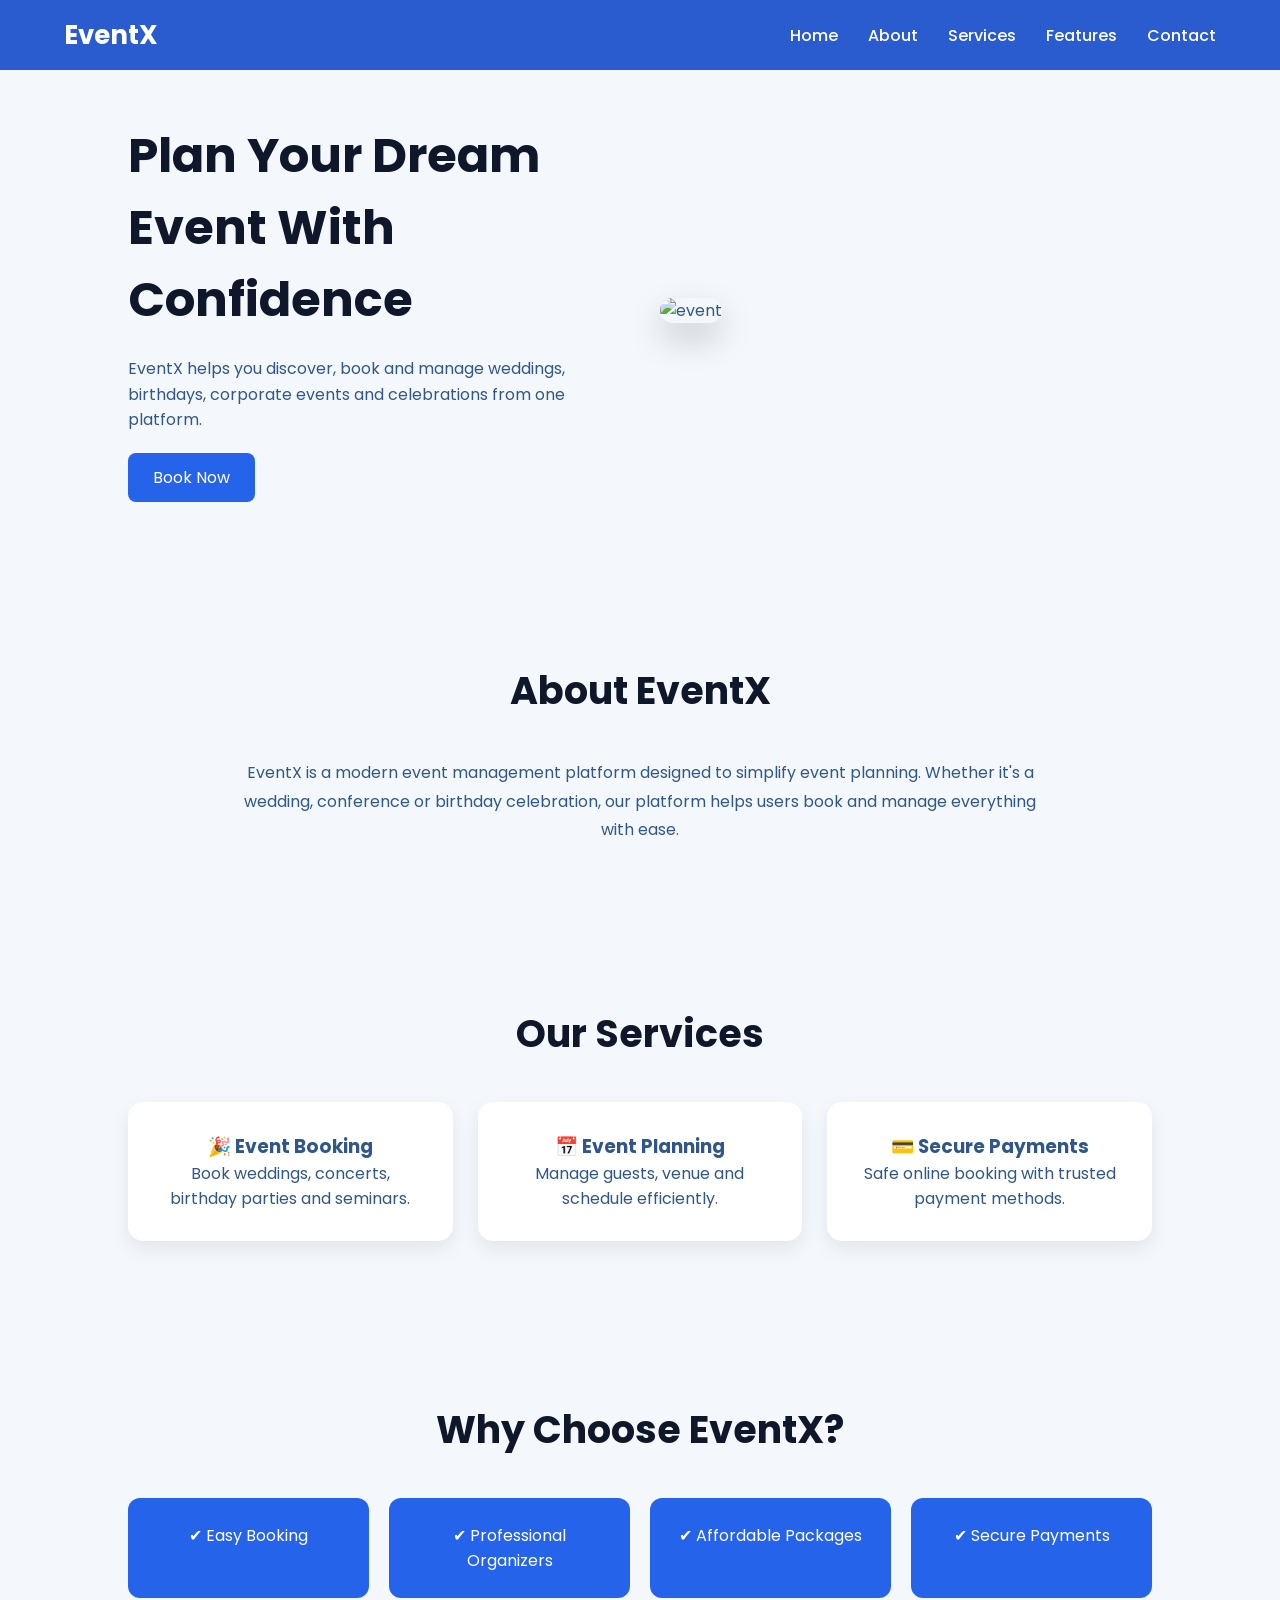
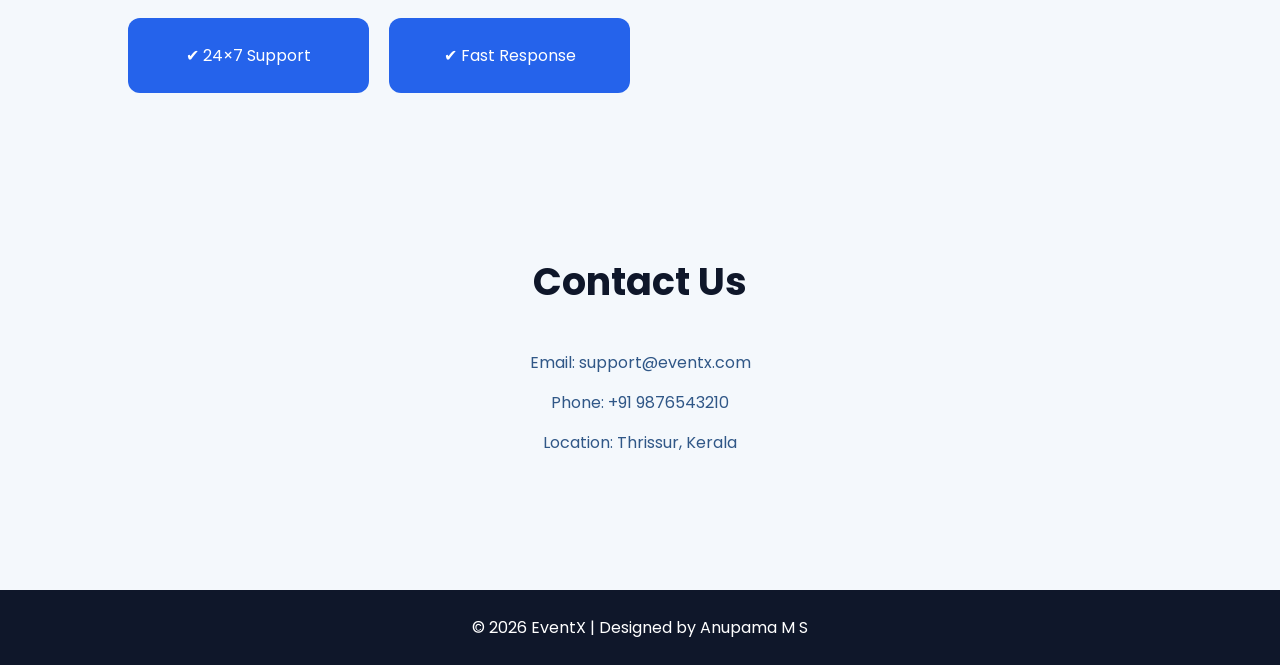
==== Landing Page/index.html @ 8c50b110 "Add files via upload" ====
<!DOCTYPE html>
<html lang="en">
<head>
<meta charset="UTF-8">
<meta name="viewport" content="width=device-width, initial-scale=1.0">

<title>EventX | Event Management</title>

<link rel="stylesheet" href="style.css">
<link href="https://fonts.googleapis.com/css2?family=Poppins:wght@300;400;500;600;700&display=swap" rel="stylesheet">
</head>

<body>
<header>
    <nav class="navbar">

        <div class="logo">EventX</div>

        <div class="menu">
            <a href="#home">Home</a>
            <a href="#about">About</a>
            <a href="#services">Services</a>
            <a href="#features">Features</a>
            <a href="#contact">Contact</a>
        </div>

    </nav>
</header>
<!-- HERO -->
<section id="home" class="hero">

    <div class="hero-text">
        <h1>Plan Your Dream Event With Confidence</h1>
        <p>
            EventX helps you discover, book and manage weddings,
            birthdays, corporate events and celebrations from one platform.
        </p>

        <a href="#contact" class="btn">Book Now</a>
    </div>

    <div class="hero-image">
        <img src="https://images.unsplash.com/photo-1511578314322-379afb476865?w=900" alt="event">
    </div>

</section>

<!-- ABOUT -->
<section id="about" class="about">
    <h2>About EventX</h2>
    <p>
        EventX is a modern event management platform designed
        to simplify event planning. Whether it's a wedding,
        conference or birthday celebration, our platform
        helps users book and manage everything with ease.
    </p>
</section>


<section id="services">
    <h2>Our Services</h2>

    <div class="cards">
        <div class="card">
            <h3>🎉 Event Booking</h3>
            <p>Book weddings, concerts, birthday parties and seminars.</p>
        </div>

        <div class="card">
            <h3>📅 Event Planning</h3>
            <p>Manage guests, venue and schedule efficiently.</p>
        </div>

        <div class="card">
            <h3>💳 Secure Payments</h3>
            <p>Safe online booking with trusted payment methods.</p>
        </div>
    </div>
</section>

<!-- FEATURES -->
<section id="features">
    <h2>Why Choose EventX?</h2>

    <div class="feature-grid">
        <div>✔ Easy Booking</div>
        <div>✔ Professional Organizers</div>
        <div>✔ Affordable Packages</div>
        <div>✔ Secure Payments</div>
        <div>✔ 24×7 Support</div>
        <div>✔ Fast Response</div>
    </div>
</section>

<!-- CONTACT -->
<section id="contact" class="contact">
    <h2>Contact Us</h2>
    <p>Email: support@eventx.com</p>
    <p>Phone: +91 9876543210</p>
    <p>Location: Thrissur, Kerala</p>
</section>

<footer>
    <p>© 2026 EventX | Designed by Anupama M S</p>
</footer>

</body>
</html>
---- Landing Page/style.css ----
* {
    margin: 0;
    padding: 0;
    box-sizing: border-box;
    font-family: 'Poppins', sans-serif;
}

html {
    scroll-behavior: smooth;
}

body {
    background: #f4f8fc;
    color: #305787;
}

/* HEADER */
header {
    background: #2a5cd0;
    position: fixed;
    width: 100%;
    top: 0;
    left: 0;
    z-index: 1000;
}

.navbar {
    display: flex;
    justify-content: space-between;
    align-items: center;
    height: 70px;
    width: 90%;
    margin: auto;
}

/* LOGO */
.logo {
    color: white;
    font-size: 26px;
    font-weight: 700;
}

/* MENU TEXT (Home About etc) */
.menu {
    display: flex;
    gap: 30px;
}

.menu a {
    color: white;
    text-decoration: none;
    font-size: 16px;
    font-weight: 500;
    transition: 0.3s;
}

.menu a:hover {
    color: #38bdf8;
}

/* BOOK NOW BOX BUTTON */
.book-btn {
    background: #2563eb;
    color: white;
    padding: 10px 18px;
    border-radius: 8px;
    text-decoration: none;
    font-weight: 600;
    transition: 0.3s;
}

.book-btn:hover {
    background: #1d4ed8;
}

/* HERO */
.hero {
    display: flex;
    align-items: center;
    justify-content: space-between;
    gap: 40px;
    padding: 120px 10% 80px;
}

.hero-text {
    flex: 1;
}

.hero-text h1 {
    font-size: 48px;
    color: #0f172a;
}

.hero-text p {
    margin: 20px 0;
    line-height: 1.6;
    max-width: 500px;
}

.btn {
    display: inline-block;
    padding: 12px 25px;
    background: #2563eb;
    color: white;
    border-radius: 8px;
    text-decoration: none;
}

/* HERO IMAGE */
.hero-image {
    flex: 1;
}

.hero-image img {
    width: 100%;
    border-radius: 20px;
    box-shadow: 0 15px 35px rgba(0,0,0,0.2);
}

/* SECTIONS */
section {
    padding: 80px 10%;
}

section h2 {
    text-align: center;
    font-size: 38px;
    margin-bottom: 40px;
    color: #0f172a;
}

/* ABOUT */
.about p {
    max-width: 800px;
    margin: auto;
    text-align: center;
    line-height: 1.8;
}

/* CARDS */
.cards {
    display: grid;
    grid-template-columns: repeat(auto-fit, minmax(250px, 1fr));
    gap: 25px;
}

.card {
    background: white;
    padding: 30px;
    border-radius: 15px;
    text-align: center;
    box-shadow: 0 8px 20px rgba(0,0,0,0.08);
    transition: 0.3s;
}

.card:hover {
    transform: translateY(-10px);
}

/* FEATURES */
.feature-grid {
    display: grid;
    grid-template-columns: repeat(auto-fit, minmax(220px, 1fr));
    gap: 20px;
}

.feature-grid div {
    background: #2563eb;
    color: white;
    padding: 25px;
    text-align: center;
    border-radius: 12px;
}

/* CONTACT */
.contact {
    text-align: center;
}

.contact p {
    margin: 15px 0;
}

/* FOOTER */
footer {
    background: #0f172a;
    color: white;
    text-align: center;
    padding: 25px;
    margin-top: 40px;
}

/* RESPONSIVE */
@media (max-width: 900px) {

    nav ul {
        display: none; /* simple mobile fix */
    }

    .hero {
        flex-direction: column;
        text-align: center;
    }

    .hero-text h1 {
        font-size: 36px;
    }
}
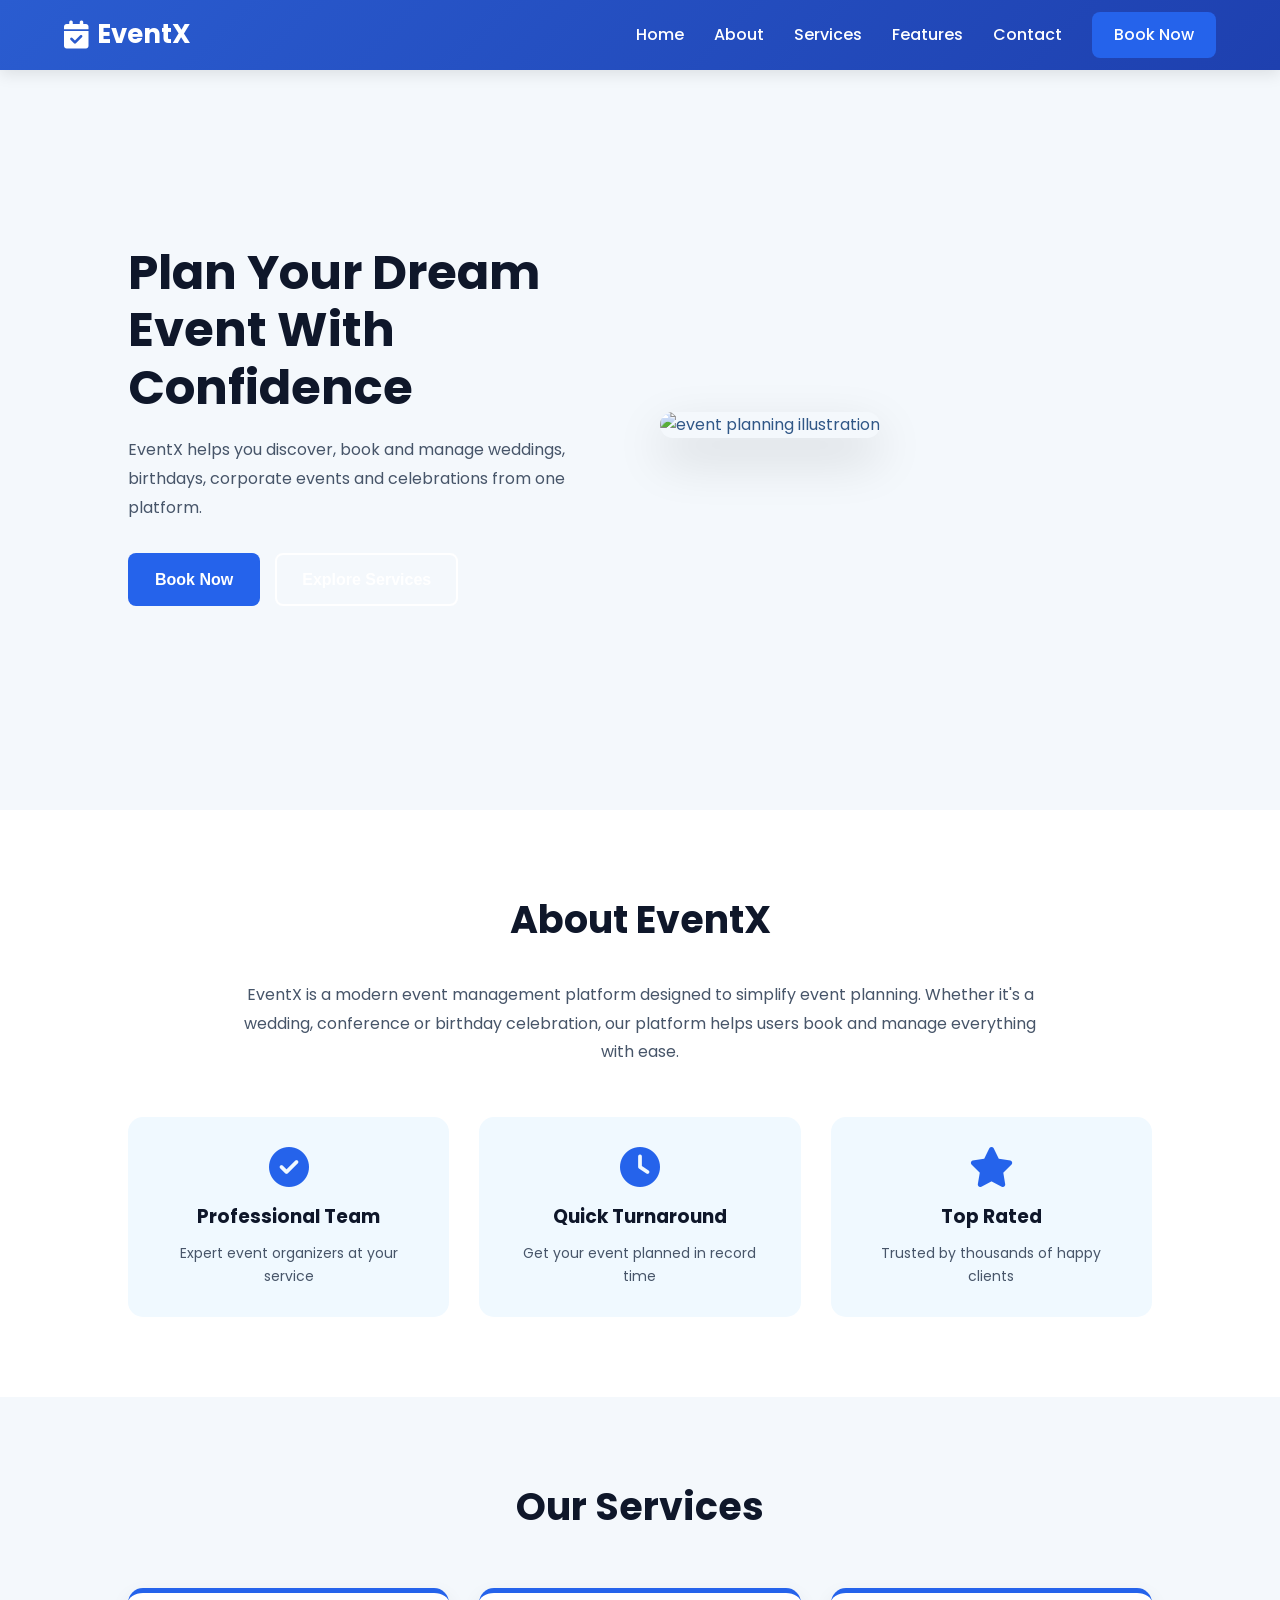
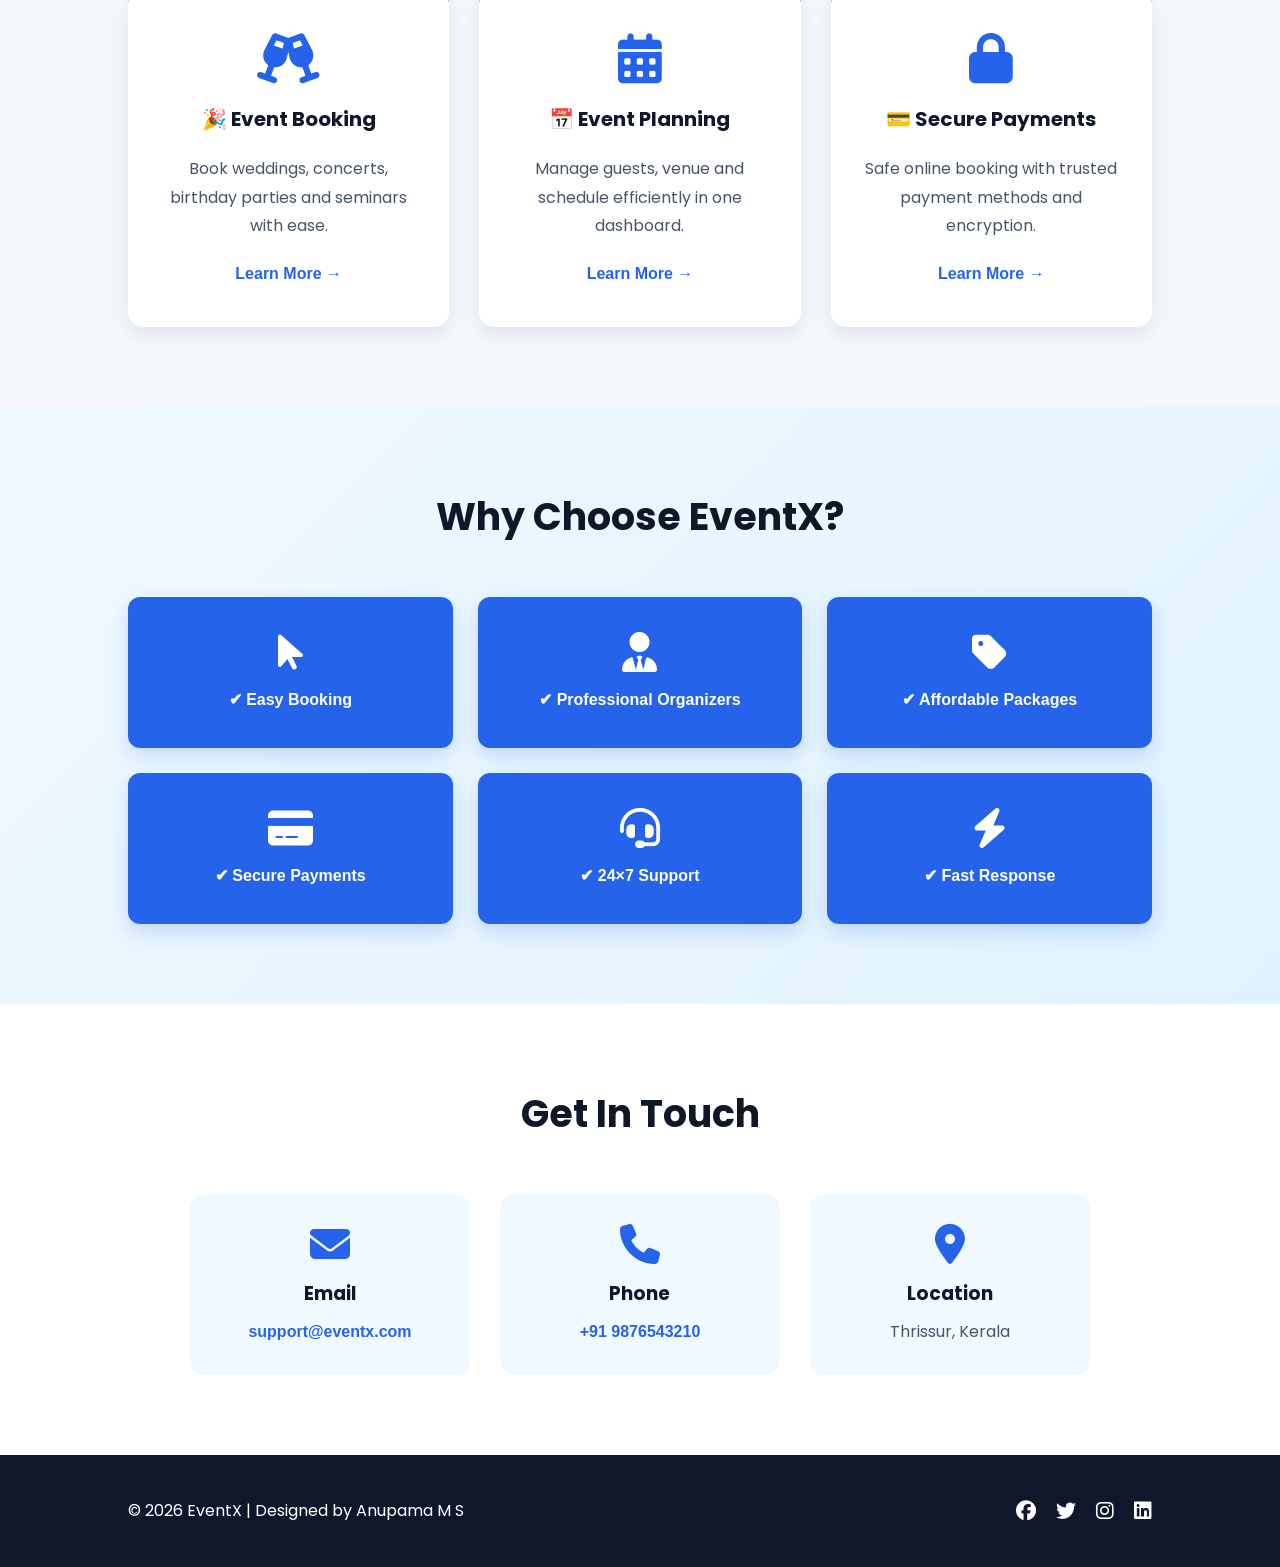
==== commit 076acbf5: "Enhance landing page with improved HTML structure, icons, and mobile responsiveness" ====
--- a/Landing Page/index.html
+++ b/Landing Page/index.html
@@ -1,108 +1,192 @@
-<!DOCTYPE html>
-<html lang="en">
-<head>
-<meta charset="UTF-8">
-<meta name="viewport" content="width=device-width, initial-scale=1.0">
-
-<title>EventX | Event Management</title>
-
-<link rel="stylesheet" href="style.css">
-<link href="https://fonts.googleapis.com/css2?family=Poppins:wght@300;400;500;600;700&display=swap" rel="stylesheet">
-</head>
-
-<body>
-<header>
-    <nav class="navbar">
-
-        <div class="logo">EventX</div>
-
-        <div class="menu">
-            <a href="#home">Home</a>
-            <a href="#about">About</a>
-            <a href="#services">Services</a>
-            <a href="#features">Features</a>
-            <a href="#contact">Contact</a>
-        </div>
-
-    </nav>
-</header>
-<!-- HERO -->
-<section id="home" class="hero">
-
-    <div class="hero-text">
-        <h1>Plan Your Dream Event With Confidence</h1>
-        <p>
-            EventX helps you discover, book and manage weddings,
-            birthdays, corporate events and celebrations from one platform.
-        </p>
-
-        <a href="#contact" class="btn">Book Now</a>
-    </div>
-
-    <div class="hero-image">
-        <img src="https://images.unsplash.com/photo-1511578314322-379afb476865?w=900" alt="event">
-    </div>
-
-</section>
-
-<!-- ABOUT -->
-<section id="about" class="about">
-    <h2>About EventX</h2>
-    <p>
-        EventX is a modern event management platform designed
-        to simplify event planning. Whether it's a wedding,
-        conference or birthday celebration, our platform
-        helps users book and manage everything with ease.
-    </p>
-</section>
-
-
-<section id="services">
-    <h2>Our Services</h2>
-
-    <div class="cards">
-        <div class="card">
-            <h3>🎉 Event Booking</h3>
-            <p>Book weddings, concerts, birthday parties and seminars.</p>
-        </div>
-
-        <div class="card">
-            <h3>📅 Event Planning</h3>
-            <p>Manage guests, venue and schedule efficiently.</p>
-        </div>
-
-        <div class="card">
-            <h3>💳 Secure Payments</h3>
-            <p>Safe online booking with trusted payment methods.</p>
-        </div>
-    </div>
-</section>
-
-<!-- FEATURES -->
-<section id="features">
-    <h2>Why Choose EventX?</h2>
-
-    <div class="feature-grid">
-        <div>✔ Easy Booking</div>
-        <div>✔ Professional Organizers</div>
-        <div>✔ Affordable Packages</div>
-        <div>✔ Secure Payments</div>
-        <div>✔ 24×7 Support</div>
-        <div>✔ Fast Response</div>
-    </div>
-</section>
-
-<!-- CONTACT -->
-<section id="contact" class="contact">
-    <h2>Contact Us</h2>
-    <p>Email: support@eventx.com</p>
-    <p>Phone: +91 9876543210</p>
-    <p>Location: Thrissur, Kerala</p>
-</section>
-
-<footer>
-    <p>© 2026 EventX | Designed by Anupama M S</p>
-</footer>
-
-</body>
-</html>+<!DOCTYPE html>
+<html lang="en">
+<head>
+<meta charset="UTF-8">
+<meta name="viewport" content="width=device-width, initial-scale=1.0">
+
+<title>EventX | Event Management</title>
+
+<link rel="stylesheet" href="style.css">
+<link href="https://fonts.googleapis.com/css2?family=Poppins:wght@300;400;500;600;700&display=swap" rel="stylesheet">
+<link rel="stylesheet" href="https://cdnjs.cloudflare.com/ajax/libs/font-awesome/6.4.0/css/all.min.css">
+</head>
+
+<body>
+<!-- NAVIGATION HEADER -->
+<header>
+    <nav class="navbar">
+        <div class="logo">
+            <i class="fas fa-calendar-check"></i> EventX
+        </div>
+
+        <button class="menu-toggle" id="menuToggle">
+            <span></span>
+            <span></span>
+            <span></span>
+        </button>
+
+        <div class="menu" id="menu">
+            <a href="#home">Home</a>
+            <a href="#about">About</a>
+            <a href="#services">Services</a>
+            <a href="#features">Features</a>
+            <a href="#contact">Contact</a>
+            <a href="#contact" class="btn btn-nav">Book Now</a>
+        </div>
+    </nav>
+</header>
+
+<!-- HERO SECTION -->
+<section id="home" class="hero">
+    <div class="hero-text">
+        <h1>Plan Your Dream Event With Confidence</h1>
+        <p>
+            EventX helps you discover, book and manage weddings,
+            birthdays, corporate events and celebrations from one platform.
+        </p>
+        <div class="hero-buttons">
+            <a href="#contact" class="btn btn-primary">Book Now</a>
+            <a href="#services" class="btn btn-secondary">Explore Services</a>
+        </div>
+    </div>
+
+    <div class="hero-image">
+        <img src="https://images.unsplash.com/photo-1511578314322-379afb476865?w=900" alt="event planning illustration">
+    </div>
+</section>
+
+<!-- ABOUT SECTION -->
+<section id="about" class="about">
+    <div class="about-container">
+        <h2>About EventX</h2>
+        <p>
+            EventX is a modern event management platform designed
+            to simplify event planning. Whether it's a wedding,
+            conference or birthday celebration, our platform
+            helps users book and manage everything with ease.
+        </p>
+        <div class="about-features">
+            <div class="about-item">
+                <i class="fas fa-check-circle"></i>
+                <h3>Professional Team</h3>
+                <p>Expert event organizers at your service</p>
+            </div>
+            <div class="about-item">
+                <i class="fas fa-clock"></i>
+                <h3>Quick Turnaround</h3>
+                <p>Get your event planned in record time</p>
+            </div>
+            <div class="about-item">
+                <i class="fas fa-star"></i>
+                <h3>Top Rated</h3>
+                <p>Trusted by thousands of happy clients</p>
+            </div>
+        </div>
+    </div>
+</section>
+
+<!-- SERVICES SECTION -->
+<section id="services">
+    <h2>Our Services</h2>
+    <div class="cards">
+        <div class="card">
+            <i class="fas fa-champagne-glasses"></i>
+            <h3>🎉 Event Booking</h3>
+            <p>Book weddings, concerts, birthday parties and seminars with ease.</p>
+            <a href="#contact" class="card-link">Learn More →</a>
+        </div>
+
+        <div class="card">
+            <i class="fas fa-calendar-days"></i>
+            <h3>📅 Event Planning</h3>
+            <p>Manage guests, venue and schedule efficiently in one dashboard.</p>
+            <a href="#contact" class="card-link">Learn More →</a>
+        </div>
+
+        <div class="card">
+            <i class="fas fa-lock"></i>
+            <h3>💳 Secure Payments</h3>
+            <p>Safe online booking with trusted payment methods and encryption.</p>
+            <a href="#contact" class="card-link">Learn More →</a>
+        </div>
+    </div>
+</section>
+
+<!-- FEATURES SECTION -->
+<section id="features">
+    <h2>Why Choose EventX?</h2>
+
+    <div class="feature-grid">
+        <div class="feature-item">
+            <i class="fas fa-mouse-pointer"></i>
+            <p>✔ Easy Booking</p>
+        </div>
+        <div class="feature-item">
+            <i class="fas fa-user-tie"></i>
+            <p>✔ Professional Organizers</p>
+        </div>
+        <div class="feature-item">
+            <i class="fas fa-tag"></i>
+            <p>✔ Affordable Packages</p>
+        </div>
+        <div class="feature-item">
+            <i class="fas fa-credit-card"></i>
+            <p>✔ Secure Payments</p>
+        </div>
+        <div class="feature-item">
+            <i class="fas fa-headset"></i>
+            <p>✔ 24×7 Support</p>
+        </div>
+        <div class="feature-item">
+            <i class="fas fa-bolt"></i>
+            <p>✔ Fast Response</p>
+        </div>
+    </div>
+</section>
+
+<!-- CONTACT SECTION -->
+<section id="contact" class="contact">
+    <h2>Get In Touch</h2>
+    <div class="contact-content">
+        <div class="contact-info">
+            <div class="info-item">
+                <i class="fas fa-envelope"></i>
+                <div>
+                    <h3>Email</h3>
+                    <a href="mailto:support@eventx.com">support@eventx.com</a>
+                </div>
+            </div>
+            <div class="info-item">
+                <i class="fas fa-phone"></i>
+                <div>
+                    <h3>Phone</h3>
+                    <a href="tel:+919876543210">+91 9876543210</a>
+                </div>
+            </div>
+            <div class="info-item">
+                <i class="fas fa-map-marker-alt"></i>
+                <div>
+                    <h3>Location</h3>
+                    <p>Thrissur, Kerala</p>
+                </div>
+            </div>
+        </div>
+    </div>
+</section>
+
+<!-- FOOTER -->
+<footer>
+    <div class="footer-content">
+        <p>&copy; 2026 EventX | Designed by Anupama M S</p>
+        <div class="social-links">
+            <a href="#" aria-label="Facebook"><i class="fab fa-facebook"></i></a>
+            <a href="#" aria-label="Twitter"><i class="fab fa-twitter"></i></a>
+            <a href="#" aria-label="Instagram"><i class="fab fa-instagram"></i></a>
+            <a href="#" aria-label="LinkedIn"><i class="fab fa-linkedin"></i></a>
+        </div>
+    </div>
+</footer>
+
+<script src="script.js"></script>
+</body>
+</html>
--- a/Landing Page/style.css
+++ b/Landing Page/style.css
@@ -1,208 +1,662 @@
-* {
-    margin: 0;
-    padding: 0;
-    box-sizing: border-box;
-    font-family: 'Poppins', sans-serif;
-}
-
-html {
-    scroll-behavior: smooth;
-}
-
-body {
-    background: #f4f8fc;
-    color: #305787;
-}
-
-/* HEADER */
-header {
-    background: #2a5cd0;
-    position: fixed;
-    width: 100%;
-    top: 0;
-    left: 0;
-    z-index: 1000;
-}
-
-.navbar {
-    display: flex;
-    justify-content: space-between;
-    align-items: center;
-    height: 70px;
-    width: 90%;
-    margin: auto;
-}
-
-/* LOGO */
-.logo {
-    color: white;
-    font-size: 26px;
-    font-weight: 700;
-}
-
-/* MENU TEXT (Home About etc) */
-.menu {
-    display: flex;
-    gap: 30px;
-}
-
-.menu a {
-    color: white;
-    text-decoration: none;
-    font-size: 16px;
-    font-weight: 500;
-    transition: 0.3s;
-}
-
-.menu a:hover {
-    color: #38bdf8;
-}
-
-/* BOOK NOW BOX BUTTON */
-.book-btn {
-    background: #2563eb;
-    color: white;
-    padding: 10px 18px;
-    border-radius: 8px;
-    text-decoration: none;
-    font-weight: 600;
-    transition: 0.3s;
-}
-
-.book-btn:hover {
-    background: #1d4ed8;
-}
-
-/* HERO */
-.hero {
-    display: flex;
-    align-items: center;
-    justify-content: space-between;
-    gap: 40px;
-    padding: 120px 10% 80px;
-}
-
-.hero-text {
-    flex: 1;
-}
-
-.hero-text h1 {
-    font-size: 48px;
-    color: #0f172a;
-}
-
-.hero-text p {
-    margin: 20px 0;
-    line-height: 1.6;
-    max-width: 500px;
-}
-
-.btn {
-    display: inline-block;
-    padding: 12px 25px;
-    background: #2563eb;
-    color: white;
-    border-radius: 8px;
-    text-decoration: none;
-}
-
-/* HERO IMAGE */
-.hero-image {
-    flex: 1;
-}
-
-.hero-image img {
-    width: 100%;
-    border-radius: 20px;
-    box-shadow: 0 15px 35px rgba(0,0,0,0.2);
-}
-
-/* SECTIONS */
-section {
-    padding: 80px 10%;
-}
-
-section h2 {
-    text-align: center;
-    font-size: 38px;
-    margin-bottom: 40px;
-    color: #0f172a;
-}
-
-/* ABOUT */
-.about p {
-    max-width: 800px;
-    margin: auto;
-    text-align: center;
-    line-height: 1.8;
-}
-
-/* CARDS */
-.cards {
-    display: grid;
-    grid-template-columns: repeat(auto-fit, minmax(250px, 1fr));
-    gap: 25px;
-}
-
-.card {
-    background: white;
-    padding: 30px;
-    border-radius: 15px;
-    text-align: center;
-    box-shadow: 0 8px 20px rgba(0,0,0,0.08);
-    transition: 0.3s;
-}
-
-.card:hover {
-    transform: translateY(-10px);
-}
-
-/* FEATURES */
-.feature-grid {
-    display: grid;
-    grid-template-columns: repeat(auto-fit, minmax(220px, 1fr));
-    gap: 20px;
-}
-
-.feature-grid div {
-    background: #2563eb;
-    color: white;
-    padding: 25px;
-    text-align: center;
-    border-radius: 12px;
-}
-
-/* CONTACT */
-.contact {
-    text-align: center;
-}
-
-.contact p {
-    margin: 15px 0;
-}
-
-/* FOOTER */
-footer {
-    background: #0f172a;
-    color: white;
-    text-align: center;
-    padding: 25px;
-    margin-top: 40px;
-}
-
-/* RESPONSIVE */
-@media (max-width: 900px) {
-
-    nav ul {
-        display: none; /* simple mobile fix */
-    }
-
-    .hero {
-        flex-direction: column;
-        text-align: center;
-    }
-
-    .hero-text h1 {
-        font-size: 36px;
-    }
-}
+* {
+    margin: 0;
+    padding: 0;
+    box-sizing: border-box;
+    font-family: 'Poppins', sans-serif;
+}
+
+html {
+    scroll-behavior: smooth;
+}
+
+body {
+    background: #f4f8fc;
+    color: #305787;
+    line-height: 1.6;
+}
+
+/* ============= HEADER & NAVIGATION ============= */
+header {
+    background: linear-gradient(135deg, #2a5cd0 0%, #1e40af 100%);
+    position: fixed;
+    width: 100%;
+    top: 0;
+    left: 0;
+    z-index: 1000;
+    box-shadow: 0 4px 15px rgba(0, 0, 0, 0.1);
+}
+
+.navbar {
+    display: flex;
+    justify-content: space-between;
+    align-items: center;
+    height: 70px;
+    width: 90%;
+    margin: auto;
+}
+
+/* LOGO */
+.logo {
+    color: white;
+    font-size: 26px;
+    font-weight: 700;
+    display: flex;
+    align-items: center;
+    gap: 8px;
+}
+
+.logo i {
+    font-size: 28px;
+}
+
+/* MENU TOGGLE (Hamburger) */
+.menu-toggle {
+    display: none;
+    flex-direction: column;
+    background: none;
+    border: none;
+    cursor: pointer;
+    gap: 6px;
+}
+
+.menu-toggle span {
+    width: 25px;
+    height: 3px;
+    background: white;
+    border-radius: 3px;
+    transition: 0.3s;
+}
+
+/* MENU */
+.menu {
+    display: flex;
+    gap: 30px;
+    align-items: center;
+}
+
+.menu a {
+    color: white;
+    text-decoration: none;
+    font-size: 16px;
+    font-weight: 500;
+    transition: 0.3s;
+    position: relative;
+}
+
+.menu a:hover {
+    color: #38bdf8;
+}
+
+.menu a::after {
+    content: '';
+    position: absolute;
+    width: 0;
+    height: 2px;
+    bottom: -5px;
+    left: 0;
+    background: #38bdf8;
+    transition: 0.3s;
+}
+
+.menu a:hover::after {
+    width: 100%;
+}
+
+/* BUTTONS */
+.btn {
+    display: inline-block;
+    padding: 12px 25px;
+    background: #2563eb;
+    color: white;
+    border-radius: 8px;
+    text-decoration: none;
+    font-weight: 600;
+    transition: 0.3s;
+    border: 2px solid transparent;
+    cursor: pointer;
+}
+
+.btn:hover {
+    background: #1d4ed8;
+    transform: translateY(-2px);
+    box-shadow: 0 8px 20px rgba(37, 99, 235, 0.3);
+}
+
+.btn-primary {
+    background: #2563eb;
+}
+
+.btn-primary:hover {
+    background: #1d4ed8;
+}
+
+.btn-secondary {
+    background: transparent;
+    border: 2px solid white;
+    color: white;
+}
+
+.btn-secondary:hover {
+    background: white;
+    color: #2563eb;
+}
+
+.btn-nav {
+    padding: 8px 20px;
+    font-size: 14px;
+}
+
+/* ============= HERO SECTION ============= */
+.hero {
+    display: flex;
+    align-items: center;
+    justify-content: space-between;
+    gap: 40px;
+    padding: 120px 10% 80px;
+    min-height: 90vh;
+}
+
+.hero-text {
+    flex: 1;
+    animation: fadeInLeft 0.8s ease-out;
+}
+
+.hero-text h1 {
+    font-size: 48px;
+    color: #0f172a;
+    line-height: 1.2;
+    margin-bottom: 20px;
+}
+
+.hero-text p {
+    margin: 20px 0;
+    line-height: 1.8;
+    max-width: 500px;
+    font-size: 16px;
+    color: #475569;
+}
+
+.hero-buttons {
+    display: flex;
+    gap: 15px;
+    margin-top: 30px;
+}
+
+/* HERO IMAGE */
+.hero-image {
+    flex: 1;
+    animation: fadeInRight 0.8s ease-out;
+}
+
+.hero-image img {
+    width: 100%;
+    border-radius: 20px;
+    box-shadow: 0 20px 50px rgba(0, 0, 0, 0.15);
+    transition: 0.3s;
+}
+
+.hero-image img:hover {
+    transform: scale(1.02);
+}
+
+/* ============= ABOUT SECTION ============= */
+.about {
+    background: white;
+    padding: 80px 10%;
+}
+
+.about-container h2 {
+    text-align: center;
+    font-size: 38px;
+    margin-bottom: 30px;
+    color: #0f172a;
+}
+
+.about-container > p {
+    max-width: 800px;
+    margin: 0 auto 50px;
+    text-align: center;
+    line-height: 1.8;
+    font-size: 16px;
+    color: #475569;
+}
+
+.about-features {
+    display: grid;
+    grid-template-columns: repeat(auto-fit, minmax(250px, 1fr));
+    gap: 30px;
+    margin-top: 40px;
+}
+
+.about-item {
+    text-align: center;
+    padding: 30px;
+    background: #f0f9ff;
+    border-radius: 15px;
+    transition: 0.3s;
+}
+
+.about-item:hover {
+    background: #e0f2fe;
+    transform: translateY(-5px);
+}
+
+.about-item i {
+    font-size: 40px;
+    color: #2563eb;
+    margin-bottom: 15px;
+}
+
+.about-item h3 {
+    color: #0f172a;
+    margin-bottom: 10px;
+}
+
+.about-item p {
+    color: #475569;
+    font-size: 14px;
+}
+
+/* ============= SERVICES SECTION ============= */
+#services {
+    padding: 80px 10%;
+}
+
+#services h2 {
+    text-align: center;
+    font-size: 38px;
+    margin-bottom: 50px;
+    color: #0f172a;
+}
+
+/* CARDS */
+.cards {
+    display: grid;
+    grid-template-columns: repeat(auto-fit, minmax(300px, 1fr));
+    gap: 30px;
+    max-width: 1200px;
+    margin: 0 auto;
+}
+
+.card {
+    background: white;
+    padding: 40px 30px;
+    border-radius: 15px;
+    text-align: center;
+    box-shadow: 0 8px 20px rgba(0, 0, 0, 0.08);
+    transition: 0.3s;
+    border-top: 5px solid #2563eb;
+}
+
+.card:hover {
+    transform: translateY(-15px);
+    box-shadow: 0 15px 40px rgba(0, 0, 0, 0.12);
+}
+
+.card i {
+    font-size: 50px;
+    color: #2563eb;
+    margin-bottom: 20px;
+    display: block;
+}
+
+.card h3 {
+    color: #0f172a;
+    margin: 20px 0;
+    font-size: 20px;
+}
+
+.card p {
+    color: #475569;
+    line-height: 1.8;
+    margin-bottom: 20px;
+}
+
+.card-link {
+    color: #2563eb;
+    text-decoration: none;
+    font-weight: 600;
+    display: inline-block;
+    transition: 0.3s;
+}
+
+.card-link:hover {
+    color: #1d4ed8;
+    transform: translateX(5px);
+}
+
+/* ============= FEATURES SECTION ============= */
+#features {
+    padding: 80px 10%;
+    background: linear-gradient(135deg, #f0f9ff 0%, #e0f2fe 100%);
+}
+
+#features h2 {
+    text-align: center;
+    font-size: 38px;
+    margin-bottom: 50px;
+    color: #0f172a;
+}
+
+.feature-grid {
+    display: grid;
+    grid-template-columns: repeat(auto-fit, minmax(250px, 1fr));
+    gap: 25px;
+    max-width: 1200px;
+    margin: 0 auto;
+}
+
+.feature-item {
+    background: #2563eb;
+    color: white;
+    padding: 35px 25px;
+    text-align: center;
+    border-radius: 12px;
+    transition: 0.3s;
+    box-shadow: 0 8px 20px rgba(37, 99, 235, 0.2);
+}
+
+.feature-item:hover {
+    transform: translateY(-10px);
+    background: #1d4ed8;
+    box-shadow: 0 12px 30px rgba(37, 99, 235, 0.3);
+}
+
+.feature-item i {
+    font-size: 40px;
+    margin-bottom: 15px;
+    display: block;
+}
+
+.feature-item p {
+    font-size: 16px;
+    font-weight: 600;
+}
+
+/* ============= CONTACT SECTION ============= */
+.contact {
+    padding: 80px 10%;
+    background: white;
+    text-align: center;
+}
+
+.contact h2 {
+    font-size: 38px;
+    margin-bottom: 50px;
+    color: #0f172a;
+}
+
+.contact-content {
+    max-width: 900px;
+    margin: 0 auto;
+}
+
+.contact-info {
+    display: grid;
+    grid-template-columns: repeat(auto-fit, minmax(250px, 1fr));
+    gap: 30px;
+}
+
+.info-item {
+    display: flex;
+    flex-direction: column;
+    align-items: center;
+    padding: 30px;
+    background: #f0f9ff;
+    border-radius: 15px;
+    transition: 0.3s;
+}
+
+.info-item:hover {
+    background: #e0f2fe;
+    transform: translateY(-5px);
+}
+
+.info-item i {
+    font-size: 40px;
+    color: #2563eb;
+    margin-bottom: 15px;
+}
+
+.info-item h3 {
+    color: #0f172a;
+    margin-bottom: 10px;
+}
+
+.info-item a {
+    color: #2563eb;
+    text-decoration: none;
+    font-weight: 600;
+    transition: 0.3s;
+}
+
+.info-item a:hover {
+    color: #1d4ed8;
+}
+
+.info-item p {
+    color: #475569;
+}
+
+/* ============= FOOTER ============= */
+footer {
+    background: #0f172a;
+    color: white;
+    padding: 40px 10%;
+}
+
+.footer-content {
+    display: flex;
+    justify-content: space-between;
+    align-items: center;
+    flex-wrap: wrap;
+    gap: 20px;
+    max-width: 1200px;
+    margin: 0 auto;
+}
+
+.footer-content p {
+    flex: 1;
+}
+
+.social-links {
+    display: flex;
+    gap: 20px;
+}
+
+.social-links a {
+    color: white;
+    text-decoration: none;
+    font-size: 20px;
+    transition: 0.3s;
+}
+
+.social-links a:hover {
+    color: #38bdf8;
+    transform: translateY(-3px);
+}
+
+/* ============= ANIMATIONS ============= */
+@keyframes fadeInLeft {
+    from {
+        opacity: 0;
+        transform: translateX(-30px);
+    }
+    to {
+        opacity: 1;
+        transform: translateX(0);
+    }
+}
+
+@keyframes fadeInRight {
+    from {
+        opacity: 0;
+        transform: translateX(30px);
+    }
+    to {
+        opacity: 1;
+        transform: translateX(0);
+    }
+}
+
+/* ============= RESPONSIVE DESIGN ============= */
+@media (max-width: 1024px) {
+    .hero {
+        gap: 30px;
+        padding: 100px 5% 60px;
+    }
+
+    .hero-text h1 {
+        font-size: 40px;
+    }
+
+    section {
+        padding: 60px 5%;
+    }
+
+    section h2 {
+        font-size: 32px;
+    }
+}
+
+@media (max-width: 768px) {
+    .menu-toggle {
+        display: flex;
+    }
+
+    .menu {
+        position: absolute;
+        top: 70px;
+        left: 0;
+        right: 0;
+        background: linear-gradient(135deg, #2a5cd0 0%, #1e40af 100%);
+        flex-direction: column;
+        gap: 0;
+        padding: 20px;
+        display: none;
+        width: 100%;
+    }
+
+    .menu.active {
+        display: flex;
+    }
+
+    .menu a {
+        padding: 12px 0;
+        border-bottom: 1px solid rgba(255, 255, 255, 0.1);
+        width: 100%;
+        text-align: left;
+    }
+
+    .menu a:last-child {
+        border-bottom: none;
+    }
+
+    .menu-toggle.active span:nth-child(1) {
+        transform: rotate(45deg) translate(10px, 10px);
+    }
+
+    .menu-toggle.active span:nth-child(2) {
+        opacity: 0;
+    }
+
+    .menu-toggle.active span:nth-child(3) {
+        transform: rotate(-45deg) translate(7px, -7px);
+    }
+
+    .hero {
+        flex-direction: column;
+        text-align: center;
+        padding: 90px 5% 60px;
+        min-height: auto;
+    }
+
+    .hero-text h1 {
+        font-size: 36px;
+    }
+
+    .hero-text p {
+        max-width: 100%;
+    }
+
+    .hero-buttons {
+        flex-direction: column;
+        justify-content: center;
+    }
+
+    .btn {
+        width: 100%;
+    }
+
+    section {
+        padding: 50px 5%;
+    }
+
+    section h2 {
+        font-size: 28px;
+        margin-bottom: 30px;
+    }
+
+    .cards {
+        grid-template-columns: 1fr;
+    }
+
+    .feature-grid {
+        grid-template-columns: repeat(2, 1fr);
+    }
+
+    .about-features {
+        grid-template-columns: 1fr;
+    }
+
+    .contact-info {
+        grid-template-columns: 1fr;
+    }
+
+    .footer-content {
+        flex-direction: column;
+        text-align: center;
+    }
+}
+
+@media (max-width: 480px) {
+    .navbar {
+        width: 95%;
+    }
+
+    .logo {
+        font-size: 22px;
+    }
+
+    .hero-text h1 {
+        font-size: 28px;
+    }
+
+    .hero-text p {
+        font-size: 14px;
+    }
+
+    section h2 {
+        font-size: 24px;
+    }
+
+    .feature-grid {
+        grid-template-columns: 1fr;
+    }
+
+    .card {
+        padding: 25px 20px;
+    }
+
+    .feature-item {
+        padding: 25px 15px;
+    }
+
+    .feature-item i {
+        font-size: 32px;
+    }
+
+    .info-item i {
+        font-size: 32px;
+    }
+}
